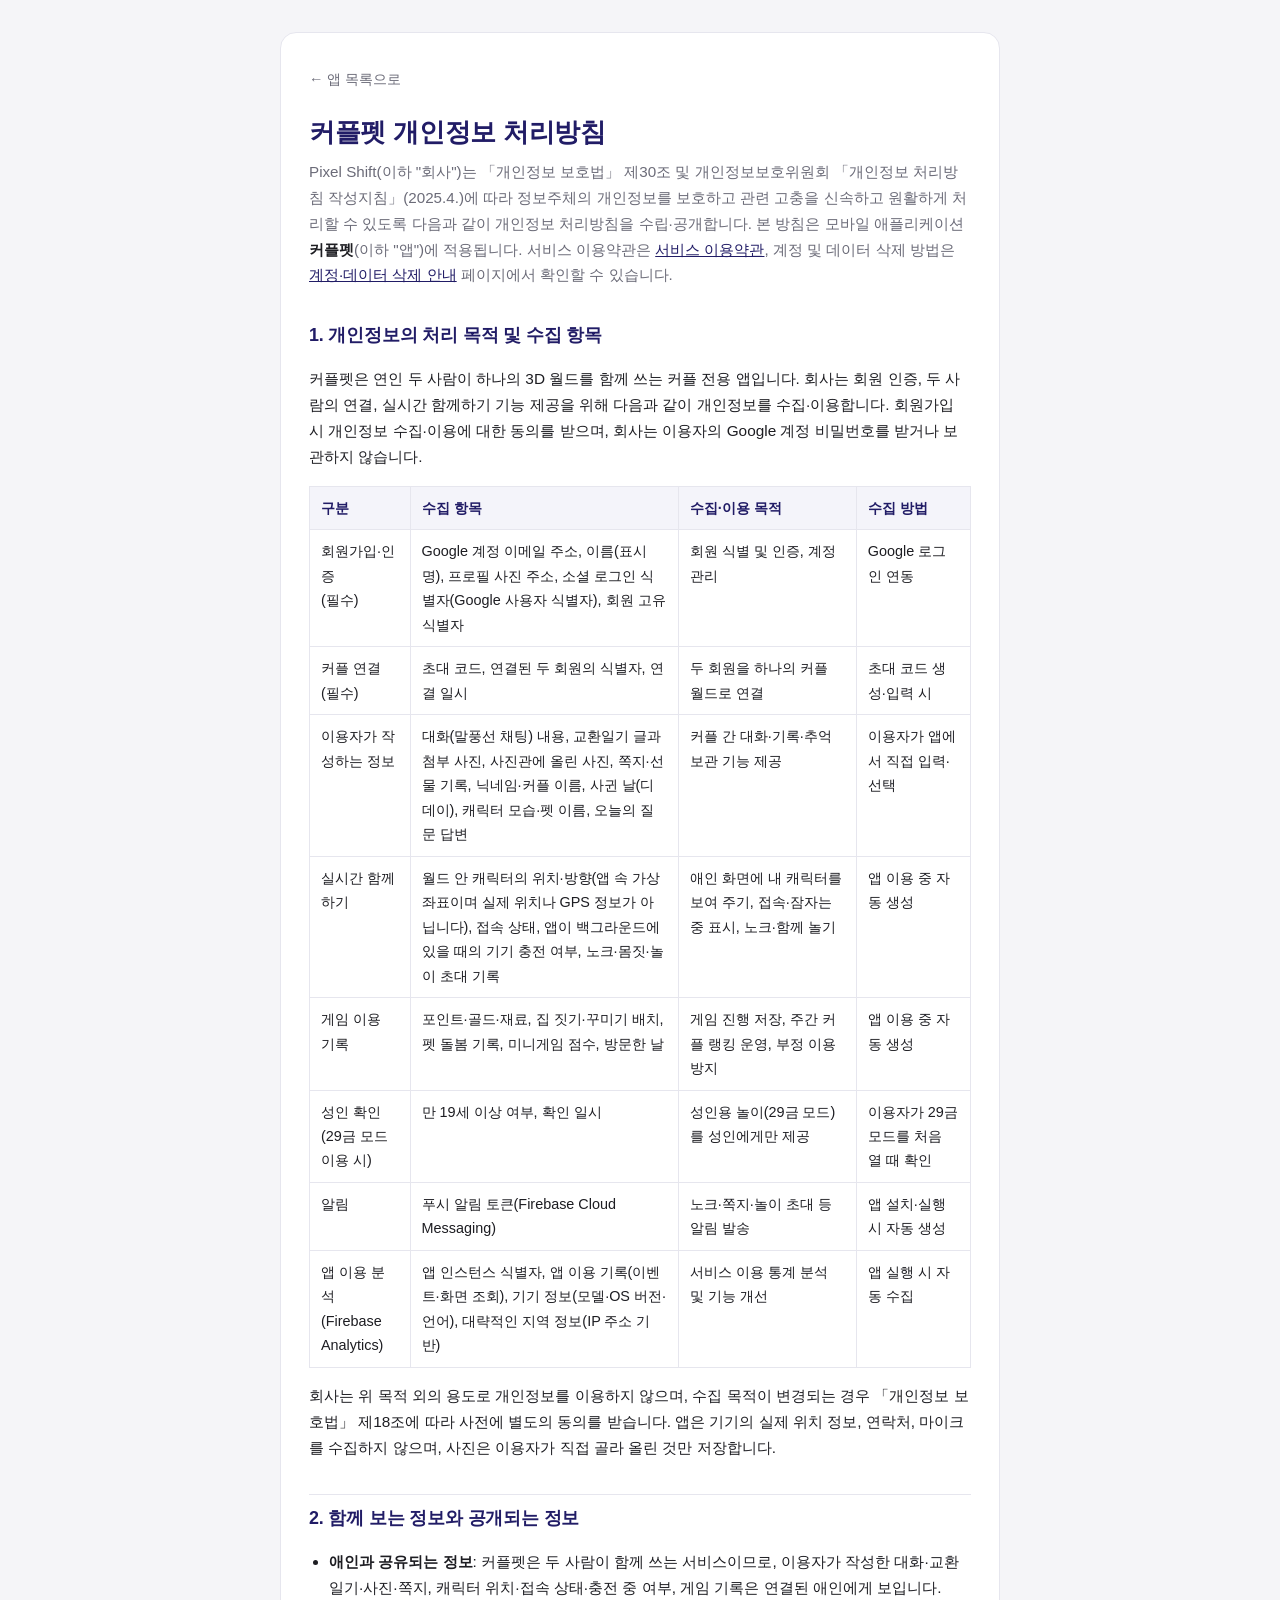
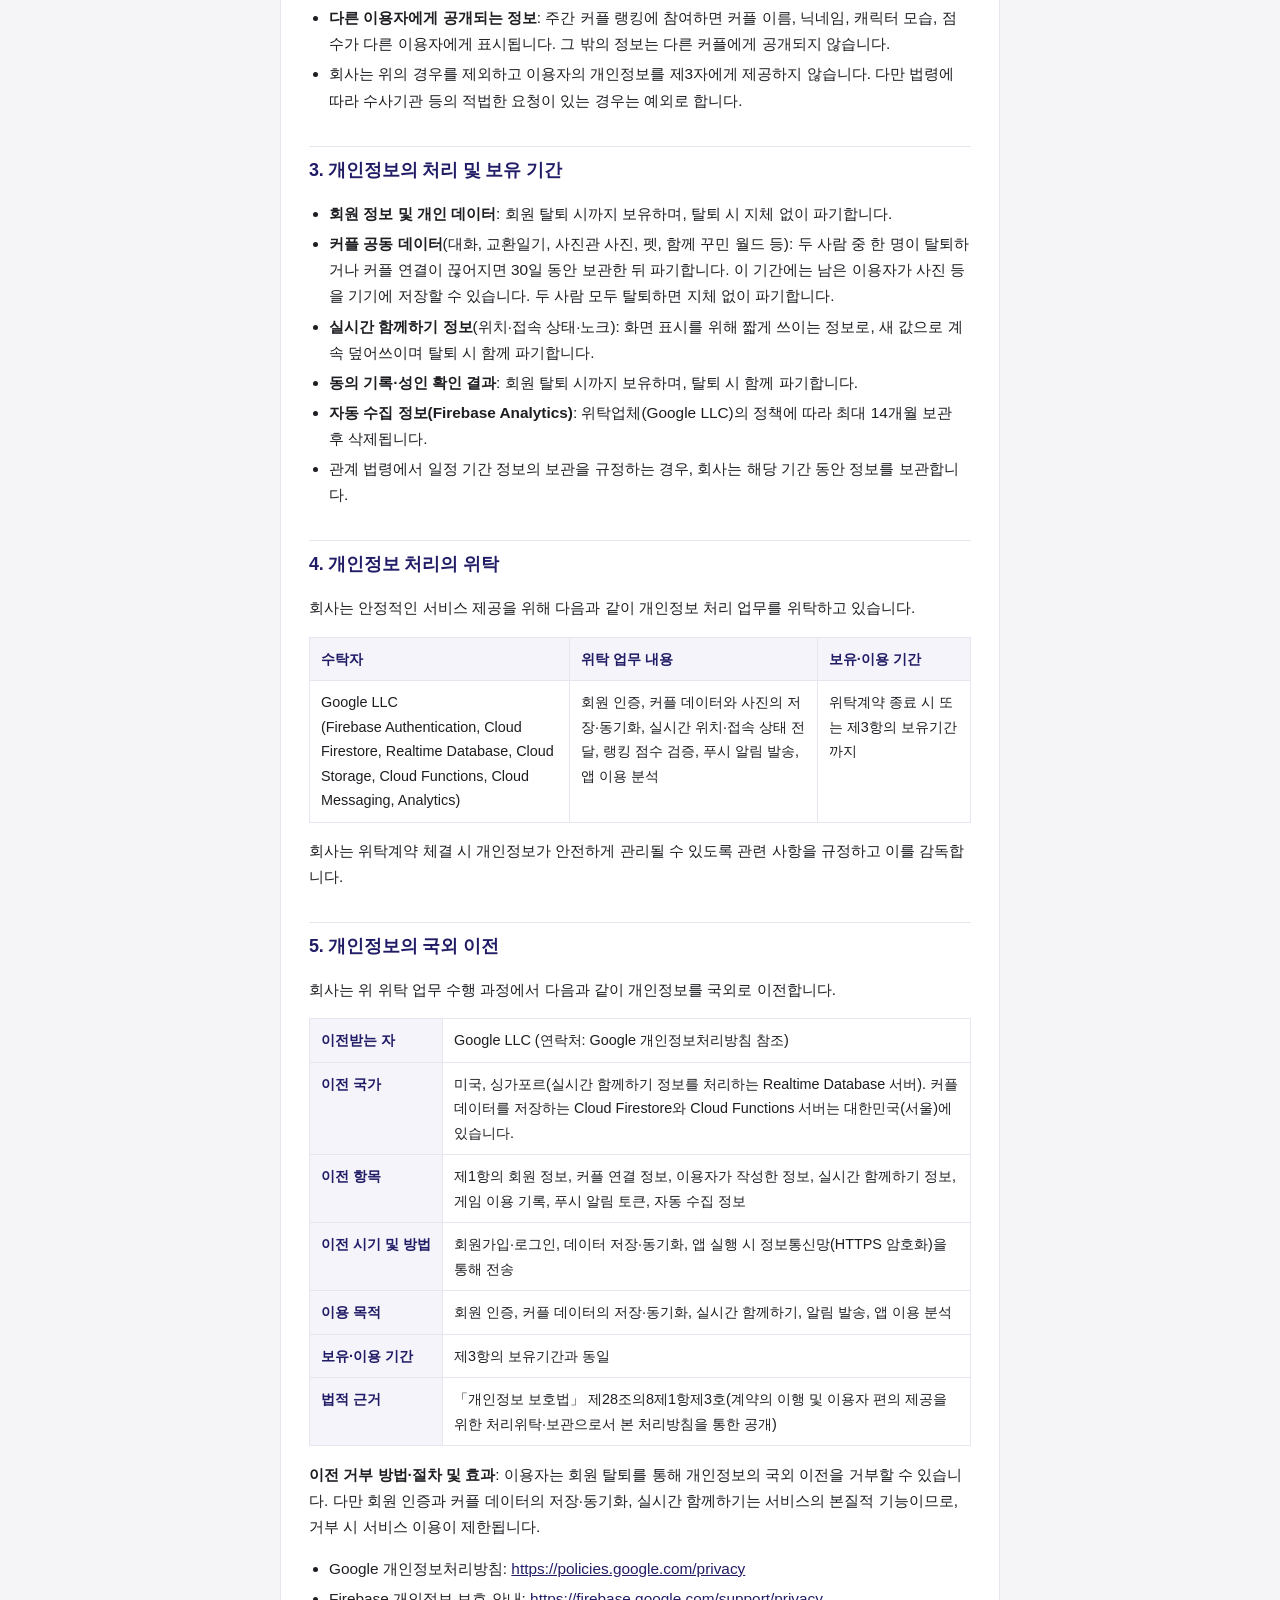
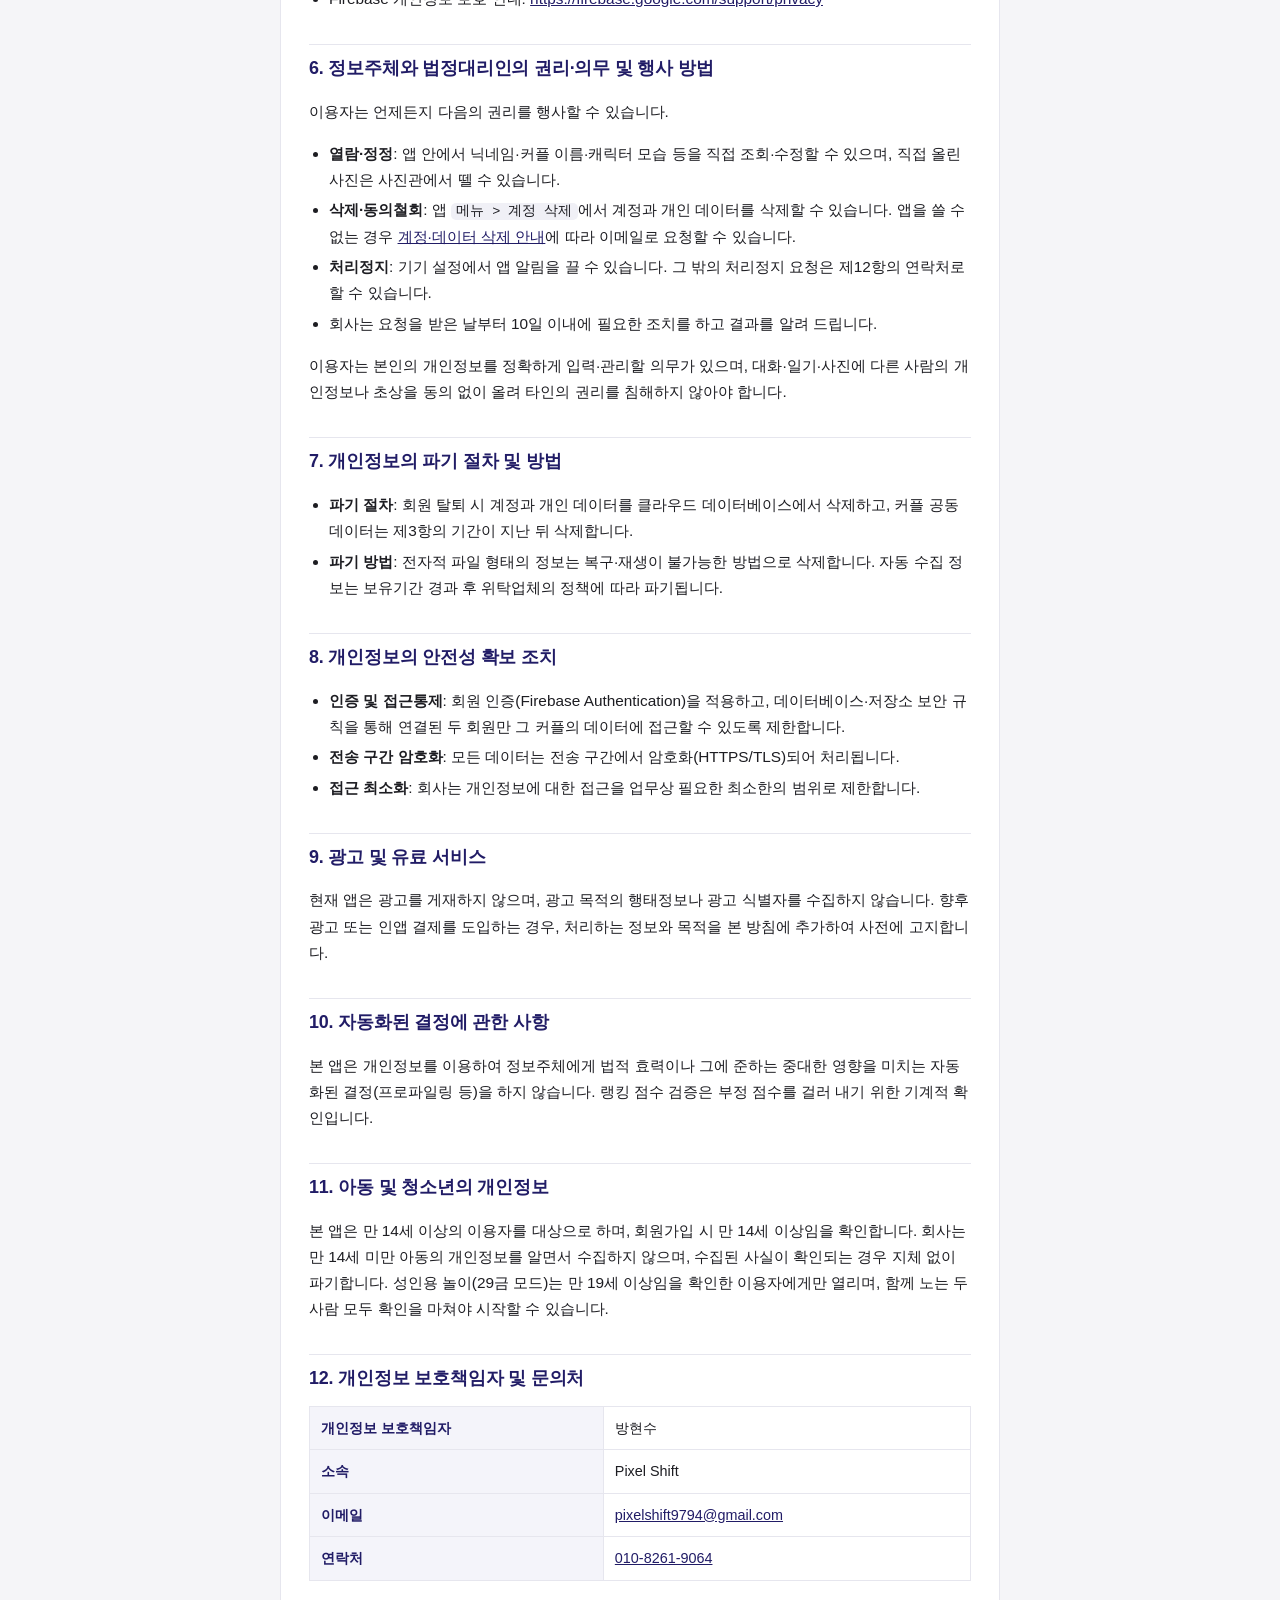
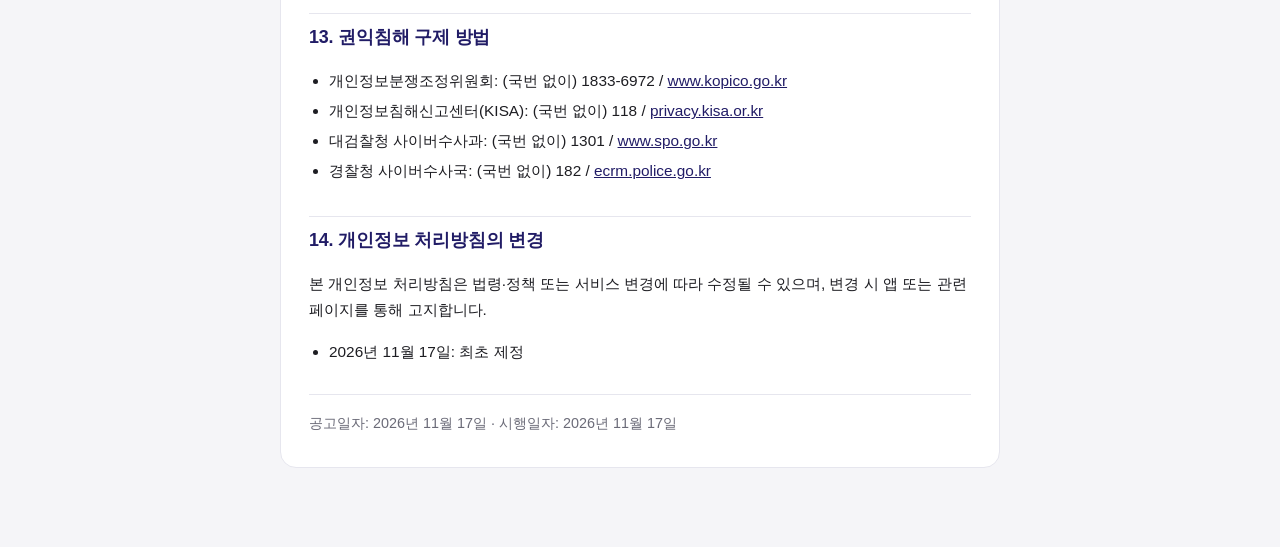
==== couplepet/index.html @ 1c7c146d "커플펫 개인정보 처리방침 · 이용약관 · 계정 삭제 안내 추가 Co-Authored-By: Claude Opus 5.5 <noreply@anthropic.com>" ====
<!DOCTYPE html>
<html lang="ko">
<head>
<meta charset="utf-8">
<meta name="viewport" content="width=device-width, initial-scale=1">
<title>커플펫 개인정보 처리방침</title>
<meta name="robots" content="index, follow">
<link rel="stylesheet" href="../assets/style.css">
</head>
<body>
<div class="wrap">
<div class="card">

<a class="back" href="../">← 앱 목록으로</a>

<h1>커플펫 개인정보 처리방침</h1>
<p class="lead">Pixel Shift(이하 "회사")는 「개인정보 보호법」 제30조 및 개인정보보호위원회 「개인정보 처리방침 작성지침」(2025.4.)에 따라 정보주체의 개인정보를 보호하고 관련 고충을 신속하고 원활하게 처리할 수 있도록 다음과 같이 개인정보 처리방침을 수립·공개합니다. 본 방침은 모바일 애플리케이션 <strong>커플펫</strong>(이하 "앱")에 적용됩니다. 서비스 이용약관은 <a href="terms/">서비스 이용약관</a>, 계정 및 데이터 삭제 방법은 <a href="delete-account/">계정·데이터 삭제 안내</a> 페이지에서 확인할 수 있습니다.</p>

<h2>1. 개인정보의 처리 목적 및 수집 항목</h2>
<p>커플펫은 연인 두 사람이 하나의 3D 월드를 함께 쓰는 커플 전용 앱입니다. 회사는 회원 인증, 두 사람의 연결, 실시간 함께하기 기능 제공을 위해 다음과 같이 개인정보를 수집·이용합니다. 회원가입 시 개인정보 수집·이용에 대한 동의를 받으며, 회사는 이용자의 Google 계정 비밀번호를 받거나 보관하지 않습니다.</p>
<table>
  <thead><tr><th>구분</th><th>수집 항목</th><th>수집·이용 목적</th><th>수집 방법</th></tr></thead>
  <tbody>
    <tr><td>회원가입·인증<br>(필수)</td><td>Google 계정 이메일 주소, 이름(표시명), 프로필 사진 주소, 소셜 로그인 식별자(Google 사용자 식별자), 회원 고유 식별자</td><td>회원 식별 및 인증, 계정 관리</td><td>Google 로그인 연동</td></tr>
    <tr><td>커플 연결<br>(필수)</td><td>초대 코드, 연결된 두 회원의 식별자, 연결 일시</td><td>두 회원을 하나의 커플 월드로 연결</td><td>초대 코드 생성·입력 시</td></tr>
    <tr><td>이용자가 작성하는 정보</td><td>대화(말풍선 채팅) 내용, 교환일기 글과 첨부 사진, 사진관에 올린 사진, 쪽지·선물 기록, 닉네임·커플 이름, 사귄 날(디데이), 캐릭터 모습·펫 이름, 오늘의 질문 답변</td><td>커플 간 대화·기록·추억 보관 기능 제공</td><td>이용자가 앱에서 직접 입력·선택</td></tr>
    <tr><td>실시간 함께하기</td><td>월드 안 캐릭터의 위치·방향(앱 속 가상 좌표이며 실제 위치나 GPS 정보가 아닙니다), 접속 상태, 앱이 백그라운드에 있을 때의 기기 충전 여부, 노크·몸짓·놀이 초대 기록</td><td>애인 화면에 내 캐릭터를 보여 주기, 접속·잠자는 중 표시, 노크·함께 놀기</td><td>앱 이용 중 자동 생성</td></tr>
    <tr><td>게임 이용 기록</td><td>포인트·골드·재료, 집 짓기·꾸미기 배치, 펫 돌봄 기록, 미니게임 점수, 방문한 날</td><td>게임 진행 저장, 주간 커플 랭킹 운영, 부정 이용 방지</td><td>앱 이용 중 자동 생성</td></tr>
    <tr><td>성인 확인<br>(29금 모드 이용 시)</td><td>만 19세 이상 여부, 확인 일시</td><td>성인용 놀이(29금 모드)를 성인에게만 제공</td><td>이용자가 29금 모드를 처음 열 때 확인</td></tr>
    <tr><td>알림</td><td>푸시 알림 토큰(Firebase Cloud Messaging)</td><td>노크·쪽지·놀이 초대 등 알림 발송</td><td>앱 설치·실행 시 자동 생성</td></tr>
    <tr><td>앱 이용 분석<br>(Firebase Analytics)</td><td>앱 인스턴스 식별자, 앱 이용 기록(이벤트·화면 조회), 기기 정보(모델·OS 버전·언어), 대략적인 지역 정보(IP 주소 기반)</td><td>서비스 이용 통계 분석 및 기능 개선</td><td>앱 실행 시 자동 수집</td></tr>
  </tbody>
</table>
<p>회사는 위 목적 외의 용도로 개인정보를 이용하지 않으며, 수집 목적이 변경되는 경우 「개인정보 보호법」 제18조에 따라 사전에 별도의 동의를 받습니다. 앱은 기기의 실제 위치 정보, 연락처, 마이크를 수집하지 않으며, 사진은 이용자가 직접 골라 올린 것만 저장합니다.</p>

<h2>2. 함께 보는 정보와 공개되는 정보</h2>
<ul>
  <li><strong>애인과 공유되는 정보</strong>: 커플펫은 두 사람이 함께 쓰는 서비스이므로, 이용자가 작성한 대화·교환일기·사진·쪽지, 캐릭터 위치·접속 상태·충전 중 여부, 게임 기록은 연결된 애인에게 보입니다.</li>
  <li><strong>다른 이용자에게 공개되는 정보</strong>: 주간 커플 랭킹에 참여하면 커플 이름, 닉네임, 캐릭터 모습, 점수가 다른 이용자에게 표시됩니다. 그 밖의 정보는 다른 커플에게 공개되지 않습니다.</li>
  <li>회사는 위의 경우를 제외하고 이용자의 개인정보를 제3자에게 제공하지 않습니다. 다만 법령에 따라 수사기관 등의 적법한 요청이 있는 경우는 예외로 합니다.</li>
</ul>

<h2>3. 개인정보의 처리 및 보유 기간</h2>
<ul>
  <li><strong>회원 정보 및 개인 데이터</strong>: 회원 탈퇴 시까지 보유하며, 탈퇴 시 지체 없이 파기합니다.</li>
  <li><strong>커플 공동 데이터</strong>(대화, 교환일기, 사진관 사진, 펫, 함께 꾸민 월드 등): 두 사람 중 한 명이 탈퇴하거나 커플 연결이 끊어지면 30일 동안 보관한 뒤 파기합니다. 이 기간에는 남은 이용자가 사진 등을 기기에 저장할 수 있습니다. 두 사람 모두 탈퇴하면 지체 없이 파기합니다.</li>
  <li><strong>실시간 함께하기 정보</strong>(위치·접속 상태·노크): 화면 표시를 위해 짧게 쓰이는 정보로, 새 값으로 계속 덮어쓰이며 탈퇴 시 함께 파기합니다.</li>
  <li><strong>동의 기록·성인 확인 결과</strong>: 회원 탈퇴 시까지 보유하며, 탈퇴 시 함께 파기합니다.</li>
  <li><strong>자동 수집 정보(Firebase Analytics)</strong>: 위탁업체(Google LLC)의 정책에 따라 최대 14개월 보관 후 삭제됩니다.</li>
  <li>관계 법령에서 일정 기간 정보의 보관을 규정하는 경우, 회사는 해당 기간 동안 정보를 보관합니다.</li>
</ul>

<h2>4. 개인정보 처리의 위탁</h2>
<p>회사는 안정적인 서비스 제공을 위해 다음과 같이 개인정보 처리 업무를 위탁하고 있습니다.</p>
<table>
  <thead><tr><th>수탁자</th><th>위탁 업무 내용</th><th>보유·이용 기간</th></tr></thead>
  <tbody><tr><td>Google LLC<br>(Firebase Authentication, Cloud Firestore, Realtime Database, Cloud Storage, Cloud Functions, Cloud Messaging, Analytics)</td><td>회원 인증, 커플 데이터와 사진의 저장·동기화, 실시간 위치·접속 상태 전달, 랭킹 점수 검증, 푸시 알림 발송, 앱 이용 분석</td><td>위탁계약 종료 시 또는 제3항의 보유기간까지</td></tr></tbody>
</table>
<p>회사는 위탁계약 체결 시 개인정보가 안전하게 관리될 수 있도록 관련 사항을 규정하고 이를 감독합니다.</p>

<h2>5. 개인정보의 국외 이전</h2>
<p>회사는 위 위탁 업무 수행 과정에서 다음과 같이 개인정보를 국외로 이전합니다.</p>
<table>
  <tbody>
    <tr><th>이전받는 자</th><td>Google LLC (연락처: Google 개인정보처리방침 참조)</td></tr>
    <tr><th>이전 국가</th><td>미국, 싱가포르(실시간 함께하기 정보를 처리하는 Realtime Database 서버). 커플 데이터를 저장하는 Cloud Firestore와 Cloud Functions 서버는 대한민국(서울)에 있습니다.</td></tr>
    <tr><th>이전 항목</th><td>제1항의 회원 정보, 커플 연결 정보, 이용자가 작성한 정보, 실시간 함께하기 정보, 게임 이용 기록, 푸시 알림 토큰, 자동 수집 정보</td></tr>
    <tr><th>이전 시기 및 방법</th><td>회원가입·로그인, 데이터 저장·동기화, 앱 실행 시 정보통신망(HTTPS 암호화)을 통해 전송</td></tr>
    <tr><th>이용 목적</th><td>회원 인증, 커플 데이터의 저장·동기화, 실시간 함께하기, 알림 발송, 앱 이용 분석</td></tr>
    <tr><th>보유·이용 기간</th><td>제3항의 보유기간과 동일</td></tr>
    <tr><th>법적 근거</th><td>「개인정보 보호법」 제28조의8제1항제3호(계약의 이행 및 이용자 편의 제공을 위한 처리위탁·보관으로서 본 처리방침을 통한 공개)</td></tr>
  </tbody>
</table>
<p><strong>이전 거부 방법·절차 및 효과</strong>: 이용자는 회원 탈퇴를 통해 개인정보의 국외 이전을 거부할 수 있습니다. 다만 회원 인증과 커플 데이터의 저장·동기화, 실시간 함께하기는 서비스의 본질적 기능이므로, 거부 시 서비스 이용이 제한됩니다.</p>
<ul>
  <li>Google 개인정보처리방침: <a href="https://policies.google.com/privacy">https://policies.google.com/privacy</a></li>
  <li>Firebase 개인정보 보호 안내: <a href="https://firebase.google.com/support/privacy">https://firebase.google.com/support/privacy</a></li>
</ul>

<h2>6. 정보주체와 법정대리인의 권리·의무 및 행사 방법</h2>
<p>이용자는 언제든지 다음의 권리를 행사할 수 있습니다.</p>
<ul>
  <li><strong>열람·정정</strong>: 앱 안에서 닉네임·커플 이름·캐릭터 모습 등을 직접 조회·수정할 수 있으며, 직접 올린 사진은 사진관에서 뗄 수 있습니다.</li>
  <li><strong>삭제·동의철회</strong>: 앱 <code>메뉴 &gt; 계정 삭제</code>에서 계정과 개인 데이터를 삭제할 수 있습니다. 앱을 쓸 수 없는 경우 <a href="delete-account/">계정·데이터 삭제 안내</a>에 따라 이메일로 요청할 수 있습니다.</li>
  <li><strong>처리정지</strong>: 기기 설정에서 앱 알림을 끌 수 있습니다. 그 밖의 처리정지 요청은 제12항의 연락처로 할 수 있습니다.</li>
  <li>회사는 요청을 받은 날부터 10일 이내에 필요한 조치를 하고 결과를 알려 드립니다.</li>
</ul>
<p>이용자는 본인의 개인정보를 정확하게 입력·관리할 의무가 있으며, 대화·일기·사진에 다른 사람의 개인정보나 초상을 동의 없이 올려 타인의 권리를 침해하지 않아야 합니다.</p>

<h2>7. 개인정보의 파기 절차 및 방법</h2>
<ul>
  <li><strong>파기 절차</strong>: 회원 탈퇴 시 계정과 개인 데이터를 클라우드 데이터베이스에서 삭제하고, 커플 공동 데이터는 제3항의 기간이 지난 뒤 삭제합니다.</li>
  <li><strong>파기 방법</strong>: 전자적 파일 형태의 정보는 복구·재생이 불가능한 방법으로 삭제합니다. 자동 수집 정보는 보유기간 경과 후 위탁업체의 정책에 따라 파기됩니다.</li>
</ul>

<h2>8. 개인정보의 안전성 확보 조치</h2>
<ul>
  <li><strong>인증 및 접근통제</strong>: 회원 인증(Firebase Authentication)을 적용하고, 데이터베이스·저장소 보안 규칙을 통해 연결된 두 회원만 그 커플의 데이터에 접근할 수 있도록 제한합니다.</li>
  <li><strong>전송 구간 암호화</strong>: 모든 데이터는 전송 구간에서 암호화(HTTPS/TLS)되어 처리됩니다.</li>
  <li><strong>접근 최소화</strong>: 회사는 개인정보에 대한 접근을 업무상 필요한 최소한의 범위로 제한합니다.</li>
</ul>

<h2>9. 광고 및 유료 서비스</h2>
<p>현재 앱은 광고를 게재하지 않으며, 광고 목적의 행태정보나 광고 식별자를 수집하지 않습니다. 향후 광고 또는 인앱 결제를 도입하는 경우, 처리하는 정보와 목적을 본 방침에 추가하여 사전에 고지합니다.</p>

<h2>10. 자동화된 결정에 관한 사항</h2>
<p>본 앱은 개인정보를 이용하여 정보주체에게 법적 효력이나 그에 준하는 중대한 영향을 미치는 자동화된 결정(프로파일링 등)을 하지 않습니다. 랭킹 점수 검증은 부정 점수를 걸러 내기 위한 기계적 확인입니다.</p>

<h2>11. 아동 및 청소년의 개인정보</h2>
<p>본 앱은 만 14세 이상의 이용자를 대상으로 하며, 회원가입 시 만 14세 이상임을 확인합니다. 회사는 만 14세 미만 아동의 개인정보를 알면서 수집하지 않으며, 수집된 사실이 확인되는 경우 지체 없이 파기합니다. 성인용 놀이(29금 모드)는 만 19세 이상임을 확인한 이용자에게만 열리며, 함께 노는 두 사람 모두 확인을 마쳐야 시작할 수 있습니다.</p>

<h2>12. 개인정보 보호책임자 및 문의처</h2>
<table>
  <tbody>
    <tr><th>개인정보 보호책임자</th><td>방현수</td></tr>
    <tr><th>소속</th><td>Pixel Shift</td></tr>
    <tr><th>이메일</th><td><a href="mailto:pixelshift9794@gmail.com">pixelshift9794@gmail.com</a></td></tr>
    <tr><th>연락처</th><td><a href="tel:+821082619064">010-8261-9064</a></td></tr>
  </tbody>
</table>

<h2>13. 권익침해 구제 방법</h2>
<ul>
  <li>개인정보분쟁조정위원회: (국번 없이) 1833-6972 / <a href="https://www.kopico.go.kr">www.kopico.go.kr</a></li>
  <li>개인정보침해신고센터(KISA): (국번 없이) 118 / <a href="https://privacy.kisa.or.kr">privacy.kisa.or.kr</a></li>
  <li>대검찰청 사이버수사과: (국번 없이) 1301 / <a href="https://www.spo.go.kr">www.spo.go.kr</a></li>
  <li>경찰청 사이버수사국: (국번 없이) 182 / <a href="https://ecrm.police.go.kr">ecrm.police.go.kr</a></li>
</ul>

<h2>14. 개인정보 처리방침의 변경</h2>
<p>본 개인정보 처리방침은 법령·정책 또는 서비스 변경에 따라 수정될 수 있으며, 변경 시 앱 또는 관련 페이지를 통해 고지합니다.</p>
<ul>
  <li>2026년 11월 17일: 최초 제정</li>
</ul>

<div class="meta">
  공고일자: 2026년 11월 17일 · 시행일자: 2026년 11월 17일
</div>

</div>
</div>
</body>
</html>
---- assets/style.css ----
:root {
  --primary: #211C66;
  --ink: #1d1d22;
  --muted: #6b6b78;
  --line: #e6e6ee;
  --bg: #ffffff;
}
* { box-sizing: border-box; }
body {
  margin: 0; background: #f5f5f8; color: var(--ink);
  font-family: -apple-system, BlinkMacSystemFont, "Apple SD Gothic Neo", "Pretendard",
    "Malgun Gothic", "Segoe UI", Roboto, sans-serif;
  line-height: 1.7; -webkit-text-size-adjust: 100%;
}
.wrap { max-width: 760px; margin: 0 auto; padding: 32px 20px 80px; }
.card { background: var(--bg); border: 1px solid var(--line); border-radius: 16px; padding: 32px 28px; }
h1 { font-size: 1.6rem; color: var(--primary); margin: 0 0 4px; letter-spacing: -0.01em; }
.lead { color: var(--muted); font-size: 0.95rem; margin: 0 0 28px; }
h2 { font-size: 1.12rem; color: var(--primary); margin: 32px 0 10px; padding-top: 8px; border-top: 1px solid var(--line); letter-spacing: -0.01em; }
h2:first-of-type { border-top: 0; padding-top: 0; }
p, li { font-size: 0.96rem; }
ul { padding-left: 20px; }
li { margin: 4px 0; }
table { width: 100%; border-collapse: collapse; margin: 12px 0; font-size: 0.9rem; }
th, td { border: 1px solid var(--line); padding: 9px 11px; text-align: left; vertical-align: top; }
th { background: #f4f4fa; color: var(--primary); white-space: nowrap; }
a { color: var(--primary); word-break: break-all; }
strong { color: var(--ink); }
.meta { margin-top: 28px; padding-top: 16px; border-top: 1px solid var(--line); color: var(--muted); font-size: 0.9rem; }
code { background: #f0f0f6; padding: 1px 5px; border-radius: 5px; font-size: 0.88em; }

/* ── 목록(메뉴) 페이지 및 페이지 간 이동용 추가 스타일 ── */
.back {
  display: inline-block; margin-bottom: 20px; font-size: 0.9rem;
  color: var(--muted); text-decoration: none; word-break: keep-all;
}
.back:hover { color: var(--primary); }

.app-list { list-style: none; padding: 0; margin: 8px 0 0; }
.app-list li { margin: 10px 0; }
.app-item {
  display: flex; align-items: center; justify-content: space-between; gap: 12px;
  padding: 16px 18px; border: 1px solid var(--line); border-radius: 12px;
  text-decoration: none; color: var(--ink); transition: border-color .15s, background .15s, transform .05s;
}
.app-item:hover { border-color: var(--primary); background: #fafaff; }
.app-item:active { transform: scale(0.997); }
.app-item .name { font-weight: 600; color: var(--primary); font-size: 1.02rem; }
.app-item .desc { color: var(--muted); font-size: 0.86rem; margin-top: 2px; word-break: keep-all; }
.app-item .arrow { color: var(--muted); font-size: 1.1rem; flex: 0 0 auto; }
.app-item:hover .arrow { color: var(--primary); }

/* ── 회사 소개 홈(랜딩) 전용 스타일 ── */
/* 아래 클래스들은 index.html(회사 소개 홈)에서만 사용하며, 정책 페이지에는 영향을 주지 않습니다. */
.hero + .card, .card + .card { margin-top: 20px; }

.hero { text-align: center; padding: 44px 24px 36px; }
.brand-mark {
  width: 64px; height: 64px; margin: 0 auto 18px; padding: 15px;
  border-radius: 18px;
  background: linear-gradient(135deg, #2b2585, #6b5fd6);
  display: grid; grid-template-columns: repeat(2, 1fr); gap: 6px;
  box-shadow: 0 14px 30px rgba(33, 28, 102, .30);
}
.brand-mark span { display: block; background: rgba(255, 255, 255, .95); border-radius: 3px; }
.brand-mark span:nth-child(2) { transform: translate(3px, -3px); background: rgba(255, 255, 255, .55); }
.brand-mark span:nth-child(3) { background: rgba(255, 255, 255, .78); }
.hero h1 { font-size: 2.2rem; margin: 0 0 10px; letter-spacing: -0.02em; }
.hero .tagline { color: var(--ink); font-size: 1.08rem; font-weight: 600; margin: 0; word-break: keep-all; }
.hero .sub { color: var(--muted); font-size: 0.95rem; margin: 10px auto 0; max-width: 460px; word-break: keep-all; }

.about { font-size: 1rem; color: var(--ink); margin: 0; word-break: keep-all; }
.features { display: grid; grid-template-columns: repeat(3, 1fr); gap: 14px; margin-top: 24px; }
.feature { border: 1px solid var(--line); border-radius: 12px; padding: 18px 16px; background: #fafaff; }
.feature .ico { font-size: 1.5rem; line-height: 1; }
.feature h3 { margin: 10px 0 4px; font-size: 1rem; color: var(--primary); letter-spacing: -0.01em; }
.feature p { margin: 0; font-size: 0.88rem; color: var(--muted); word-break: keep-all; }

.apps-head h2 { margin: 0 0 4px; border-top: 0; padding-top: 0; }
.apps-head p { margin: 0 0 6px; color: var(--muted); font-size: 0.9rem; word-break: keep-all; }

.site-foot { text-align: center; color: var(--muted); font-size: 0.9rem; padding: 26px 8px 8px; word-break: keep-all; }
.site-foot a { color: var(--primary); }

@media (max-width: 560px) {
  .features { grid-template-columns: 1fr; }
  .hero { padding: 36px 16px 28px; }
  .hero h1 { font-size: 1.9rem; }
}
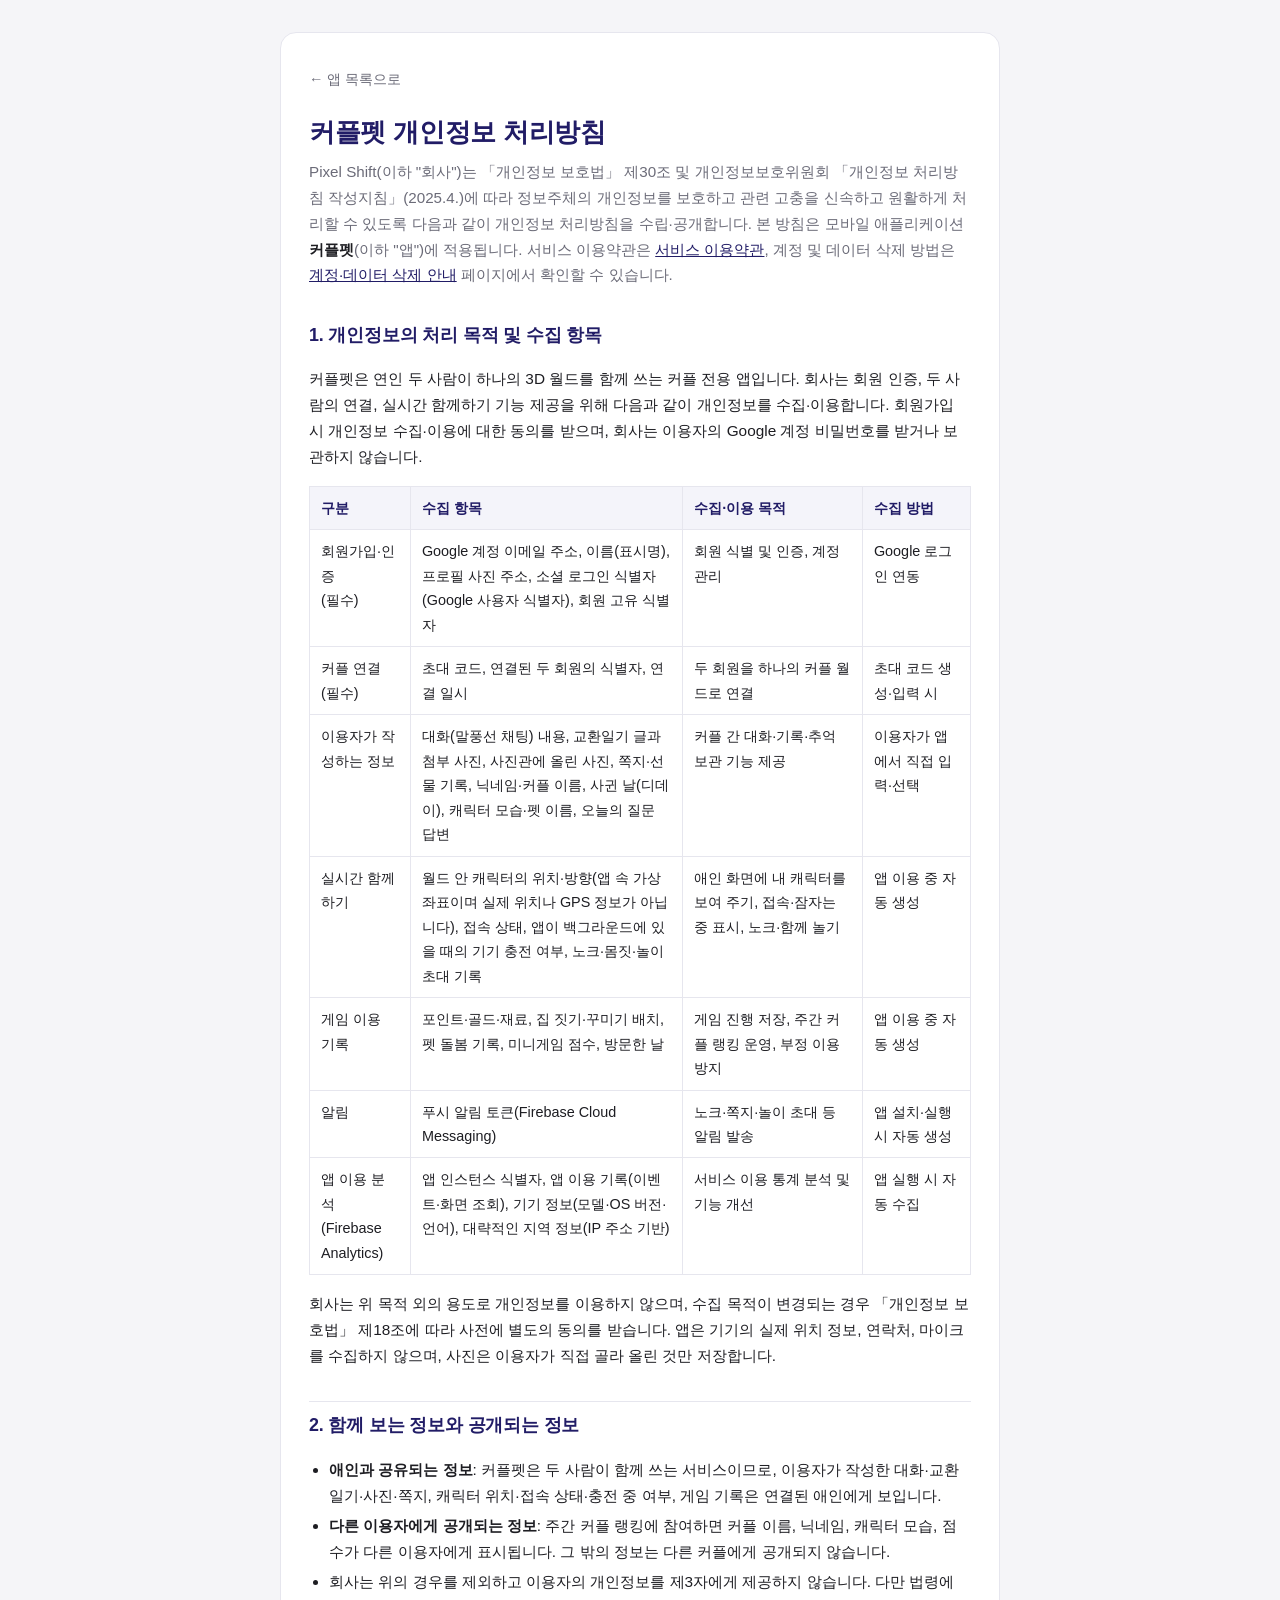
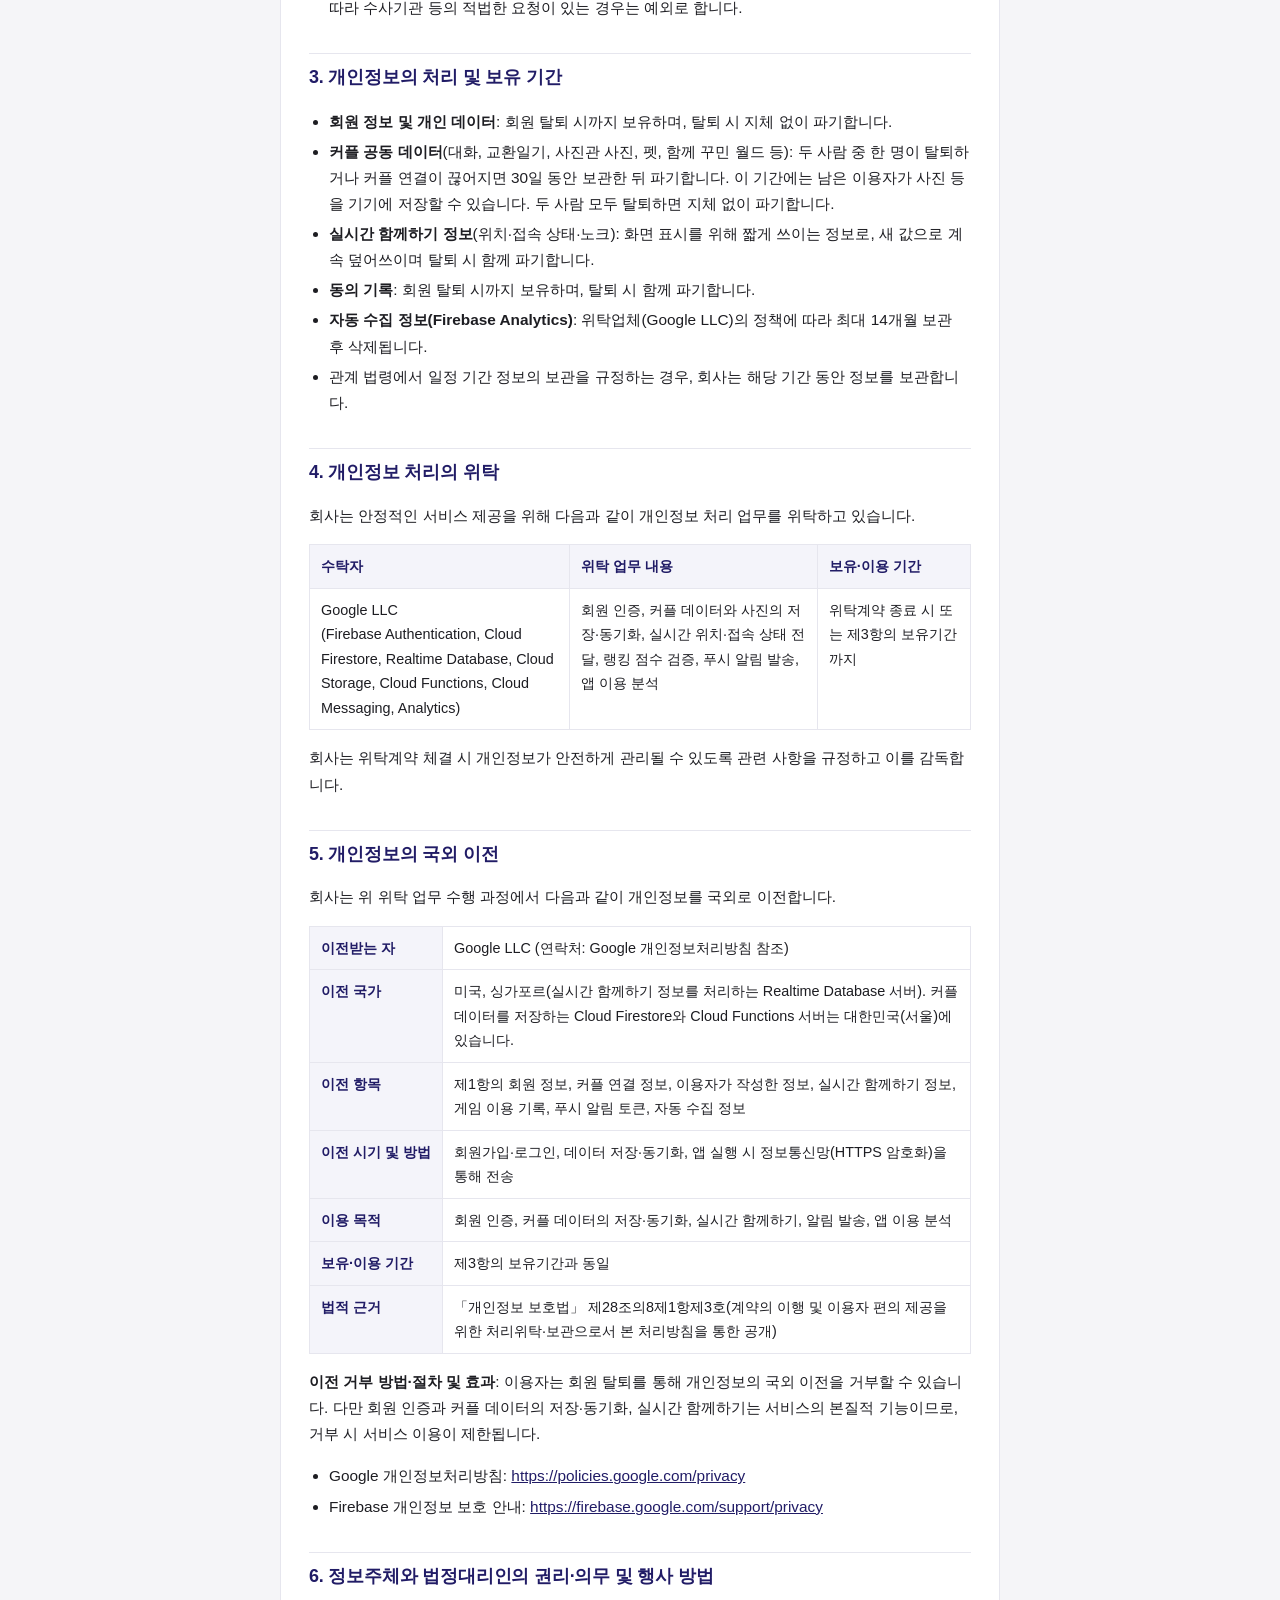
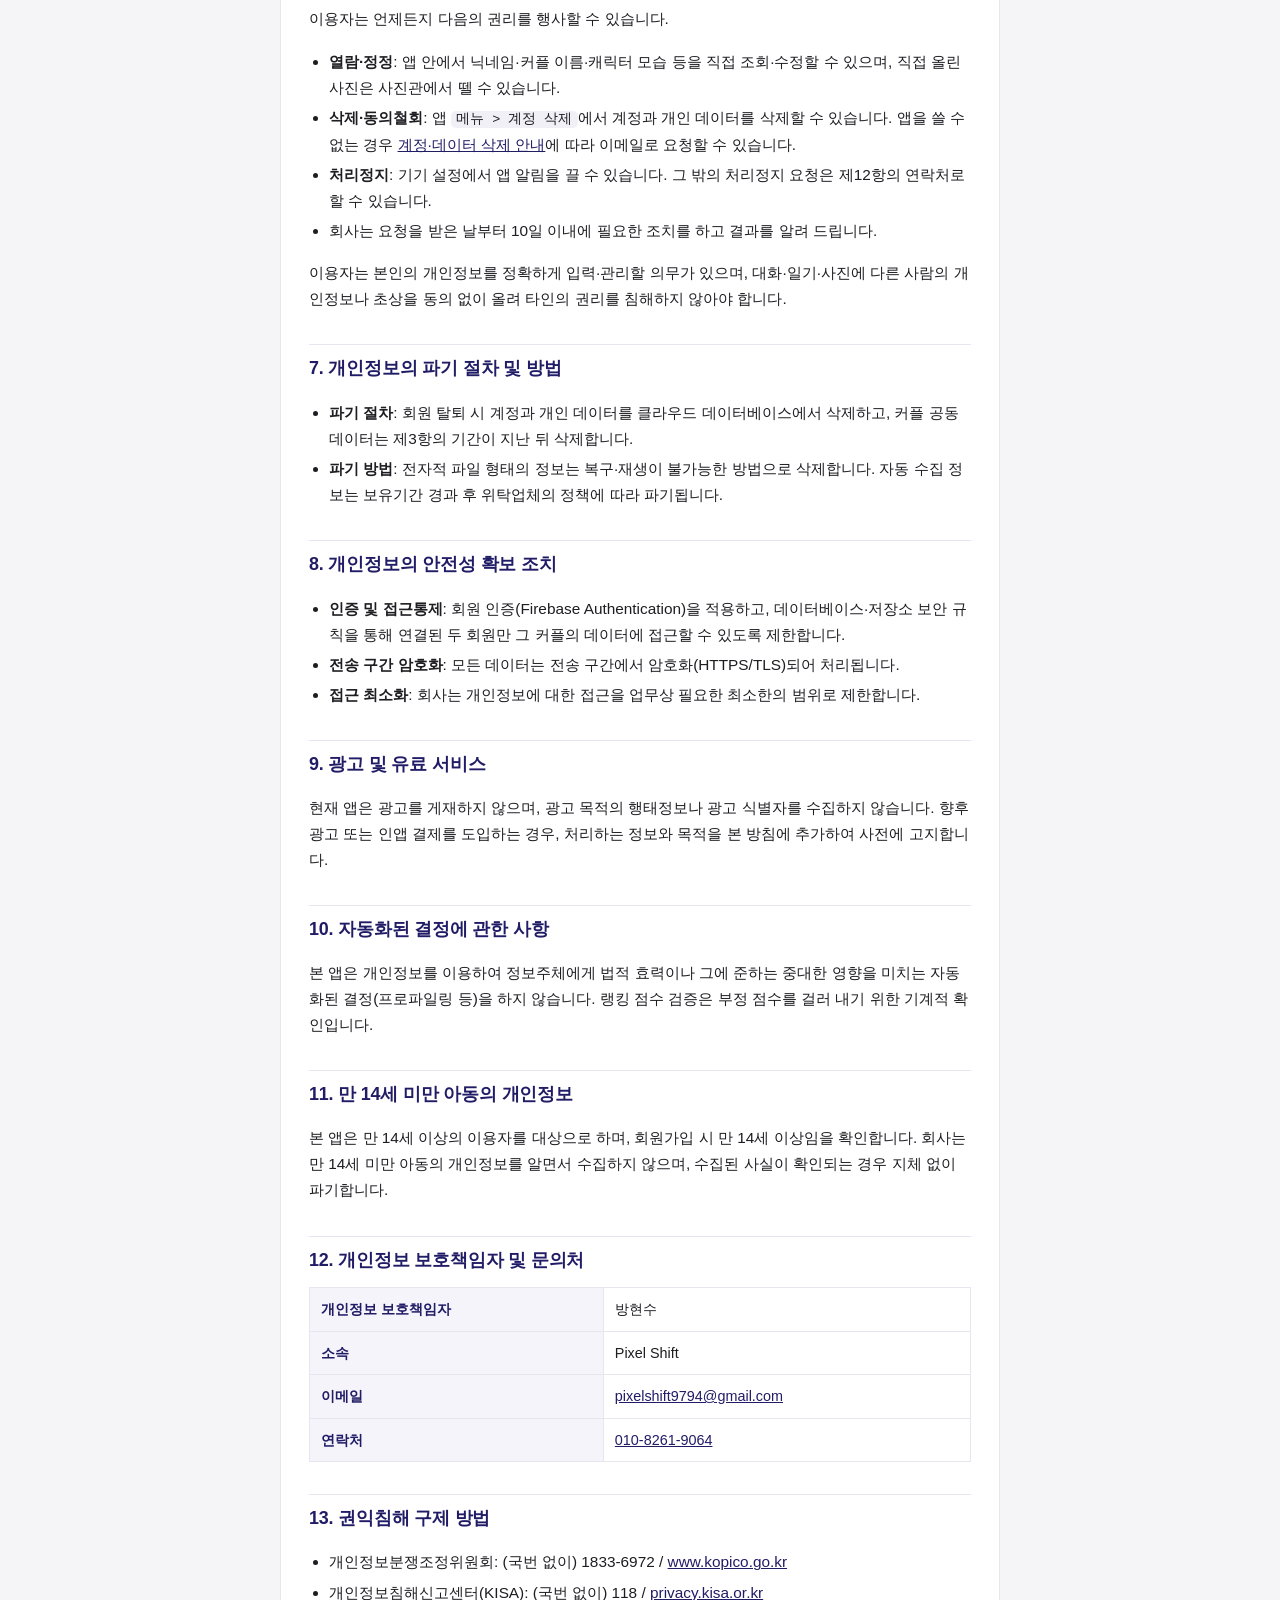
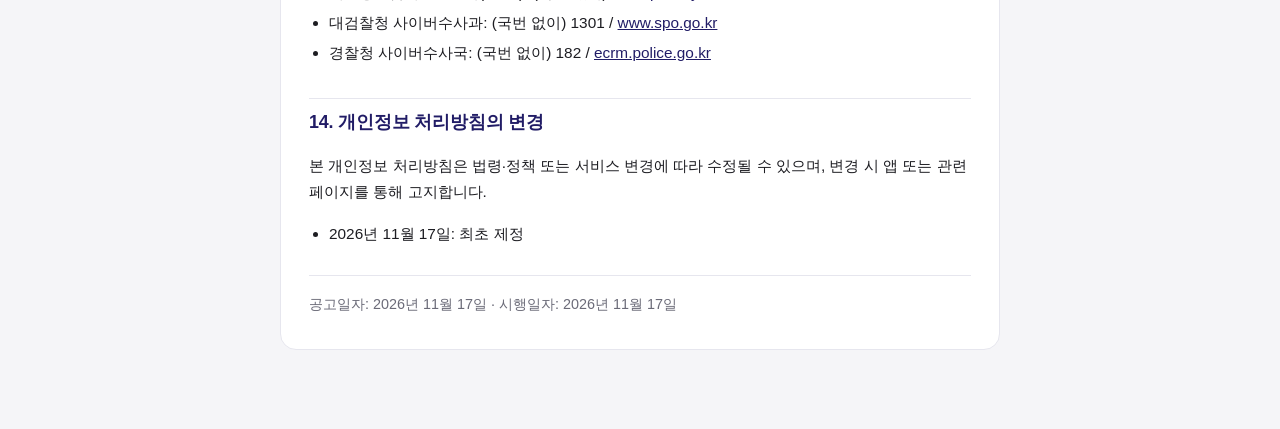
==== commit 0f0a2b63: "커플펫: 29금 놀이를 빼며 성인 확인 · 성인용 놀이 조항 삭제 Co-Authored-By: Claude Opus 5.5 <noreply@anthropic.com>" ====
--- a/couplepet/index.html
+++ b/couplepet/index.html
@@ -26,7 +26,6 @@
     <tr><td>이용자가 작성하는 정보</td><td>대화(말풍선 채팅) 내용, 교환일기 글과 첨부 사진, 사진관에 올린 사진, 쪽지·선물 기록, 닉네임·커플 이름, 사귄 날(디데이), 캐릭터 모습·펫 이름, 오늘의 질문 답변</td><td>커플 간 대화·기록·추억 보관 기능 제공</td><td>이용자가 앱에서 직접 입력·선택</td></tr>
     <tr><td>실시간 함께하기</td><td>월드 안 캐릭터의 위치·방향(앱 속 가상 좌표이며 실제 위치나 GPS 정보가 아닙니다), 접속 상태, 앱이 백그라운드에 있을 때의 기기 충전 여부, 노크·몸짓·놀이 초대 기록</td><td>애인 화면에 내 캐릭터를 보여 주기, 접속·잠자는 중 표시, 노크·함께 놀기</td><td>앱 이용 중 자동 생성</td></tr>
     <tr><td>게임 이용 기록</td><td>포인트·골드·재료, 집 짓기·꾸미기 배치, 펫 돌봄 기록, 미니게임 점수, 방문한 날</td><td>게임 진행 저장, 주간 커플 랭킹 운영, 부정 이용 방지</td><td>앱 이용 중 자동 생성</td></tr>
-    <tr><td>성인 확인<br>(29금 모드 이용 시)</td><td>만 19세 이상 여부, 확인 일시</td><td>성인용 놀이(29금 모드)를 성인에게만 제공</td><td>이용자가 29금 모드를 처음 열 때 확인</td></tr>
     <tr><td>알림</td><td>푸시 알림 토큰(Firebase Cloud Messaging)</td><td>노크·쪽지·놀이 초대 등 알림 발송</td><td>앱 설치·실행 시 자동 생성</td></tr>
     <tr><td>앱 이용 분석<br>(Firebase Analytics)</td><td>앱 인스턴스 식별자, 앱 이용 기록(이벤트·화면 조회), 기기 정보(모델·OS 버전·언어), 대략적인 지역 정보(IP 주소 기반)</td><td>서비스 이용 통계 분석 및 기능 개선</td><td>앱 실행 시 자동 수집</td></tr>
   </tbody>
@@ -45,7 +44,7 @@
   <li><strong>회원 정보 및 개인 데이터</strong>: 회원 탈퇴 시까지 보유하며, 탈퇴 시 지체 없이 파기합니다.</li>
   <li><strong>커플 공동 데이터</strong>(대화, 교환일기, 사진관 사진, 펫, 함께 꾸민 월드 등): 두 사람 중 한 명이 탈퇴하거나 커플 연결이 끊어지면 30일 동안 보관한 뒤 파기합니다. 이 기간에는 남은 이용자가 사진 등을 기기에 저장할 수 있습니다. 두 사람 모두 탈퇴하면 지체 없이 파기합니다.</li>
   <li><strong>실시간 함께하기 정보</strong>(위치·접속 상태·노크): 화면 표시를 위해 짧게 쓰이는 정보로, 새 값으로 계속 덮어쓰이며 탈퇴 시 함께 파기합니다.</li>
-  <li><strong>동의 기록·성인 확인 결과</strong>: 회원 탈퇴 시까지 보유하며, 탈퇴 시 함께 파기합니다.</li>
+  <li><strong>동의 기록</strong>: 회원 탈퇴 시까지 보유하며, 탈퇴 시 함께 파기합니다.</li>
   <li><strong>자동 수집 정보(Firebase Analytics)</strong>: 위탁업체(Google LLC)의 정책에 따라 최대 14개월 보관 후 삭제됩니다.</li>
   <li>관계 법령에서 일정 기간 정보의 보관을 규정하는 경우, 회사는 해당 기간 동안 정보를 보관합니다.</li>
 </ul>
@@ -106,8 +105,8 @@
 <h2>10. 자동화된 결정에 관한 사항</h2>
 <p>본 앱은 개인정보를 이용하여 정보주체에게 법적 효력이나 그에 준하는 중대한 영향을 미치는 자동화된 결정(프로파일링 등)을 하지 않습니다. 랭킹 점수 검증은 부정 점수를 걸러 내기 위한 기계적 확인입니다.</p>
 
-<h2>11. 아동 및 청소년의 개인정보</h2>
-<p>본 앱은 만 14세 이상의 이용자를 대상으로 하며, 회원가입 시 만 14세 이상임을 확인합니다. 회사는 만 14세 미만 아동의 개인정보를 알면서 수집하지 않으며, 수집된 사실이 확인되는 경우 지체 없이 파기합니다. 성인용 놀이(29금 모드)는 만 19세 이상임을 확인한 이용자에게만 열리며, 함께 노는 두 사람 모두 확인을 마쳐야 시작할 수 있습니다.</p>
+<h2>11. 만 14세 미만 아동의 개인정보</h2>
+<p>본 앱은 만 14세 이상의 이용자를 대상으로 하며, 회원가입 시 만 14세 이상임을 확인합니다. 회사는 만 14세 미만 아동의 개인정보를 알면서 수집하지 않으며, 수집된 사실이 확인되는 경우 지체 없이 파기합니다.</p>
 
 <h2>12. 개인정보 보호책임자 및 문의처</h2>
 <table>
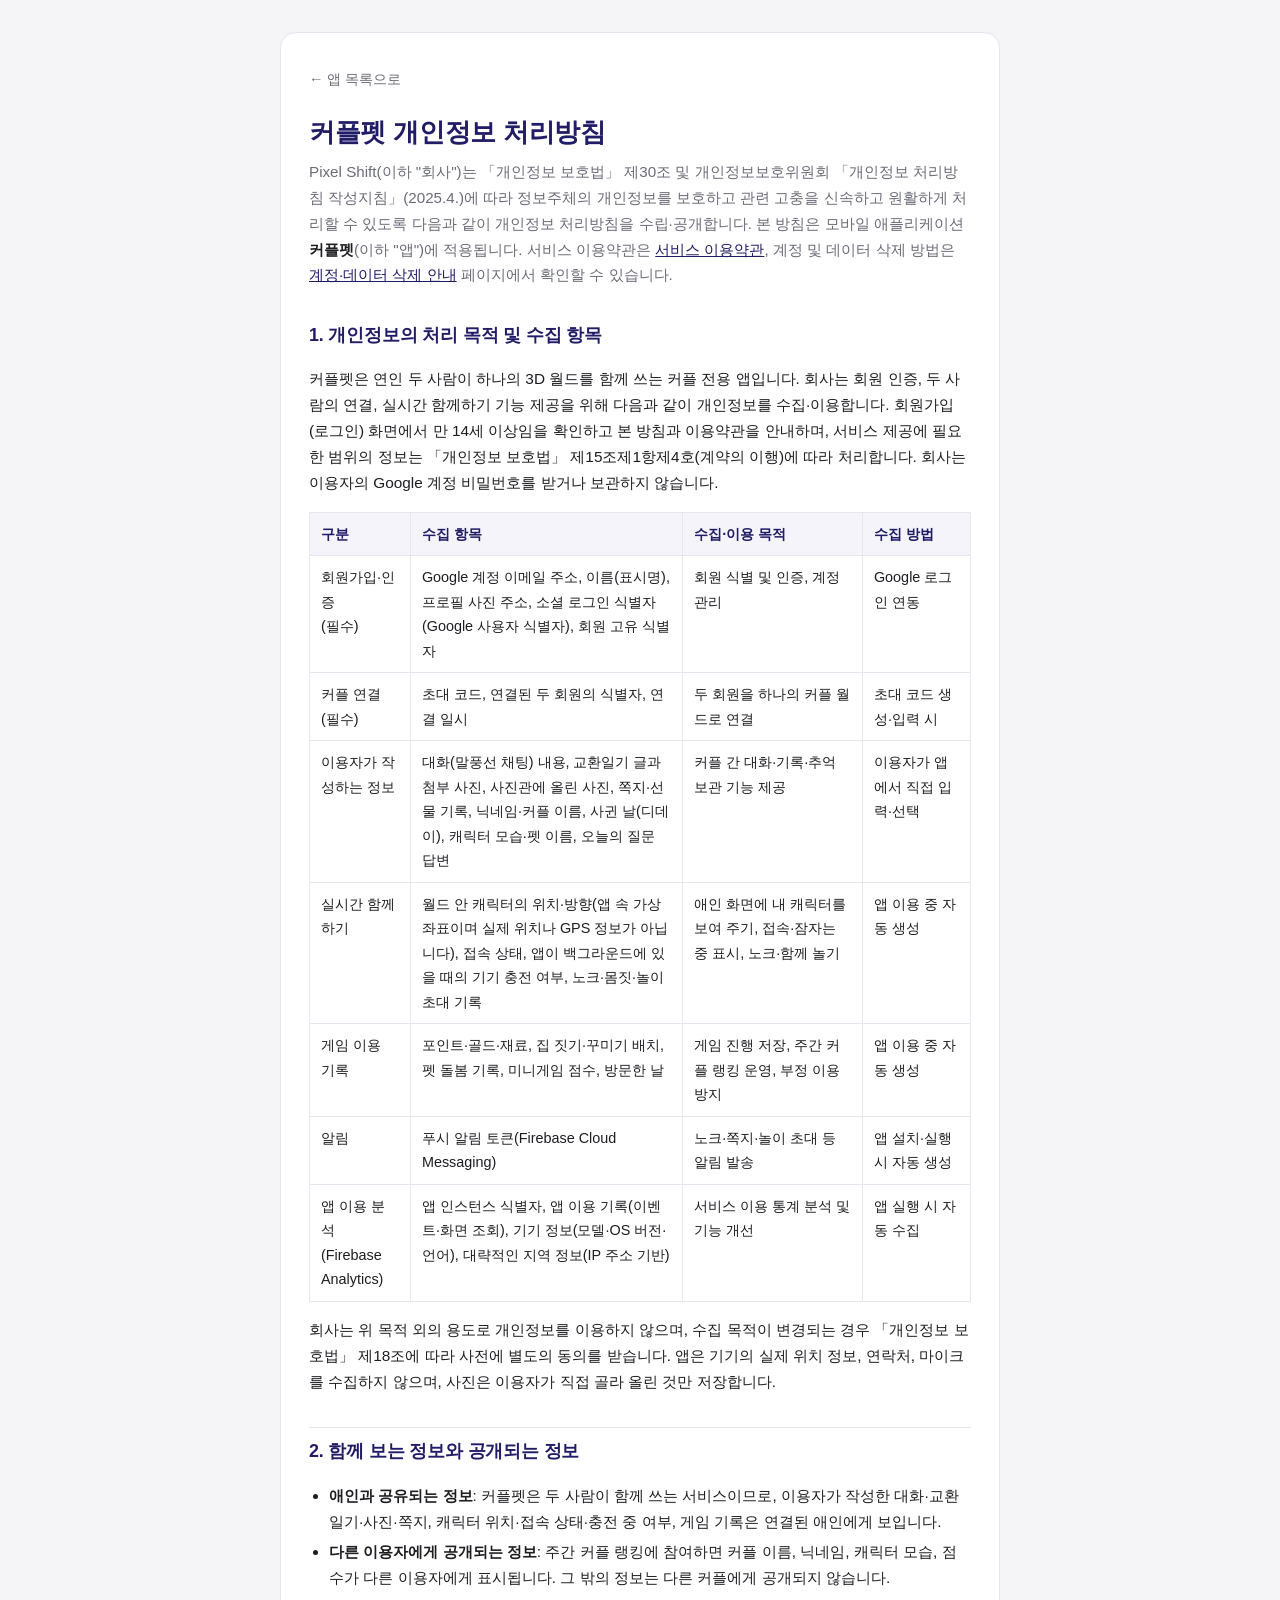
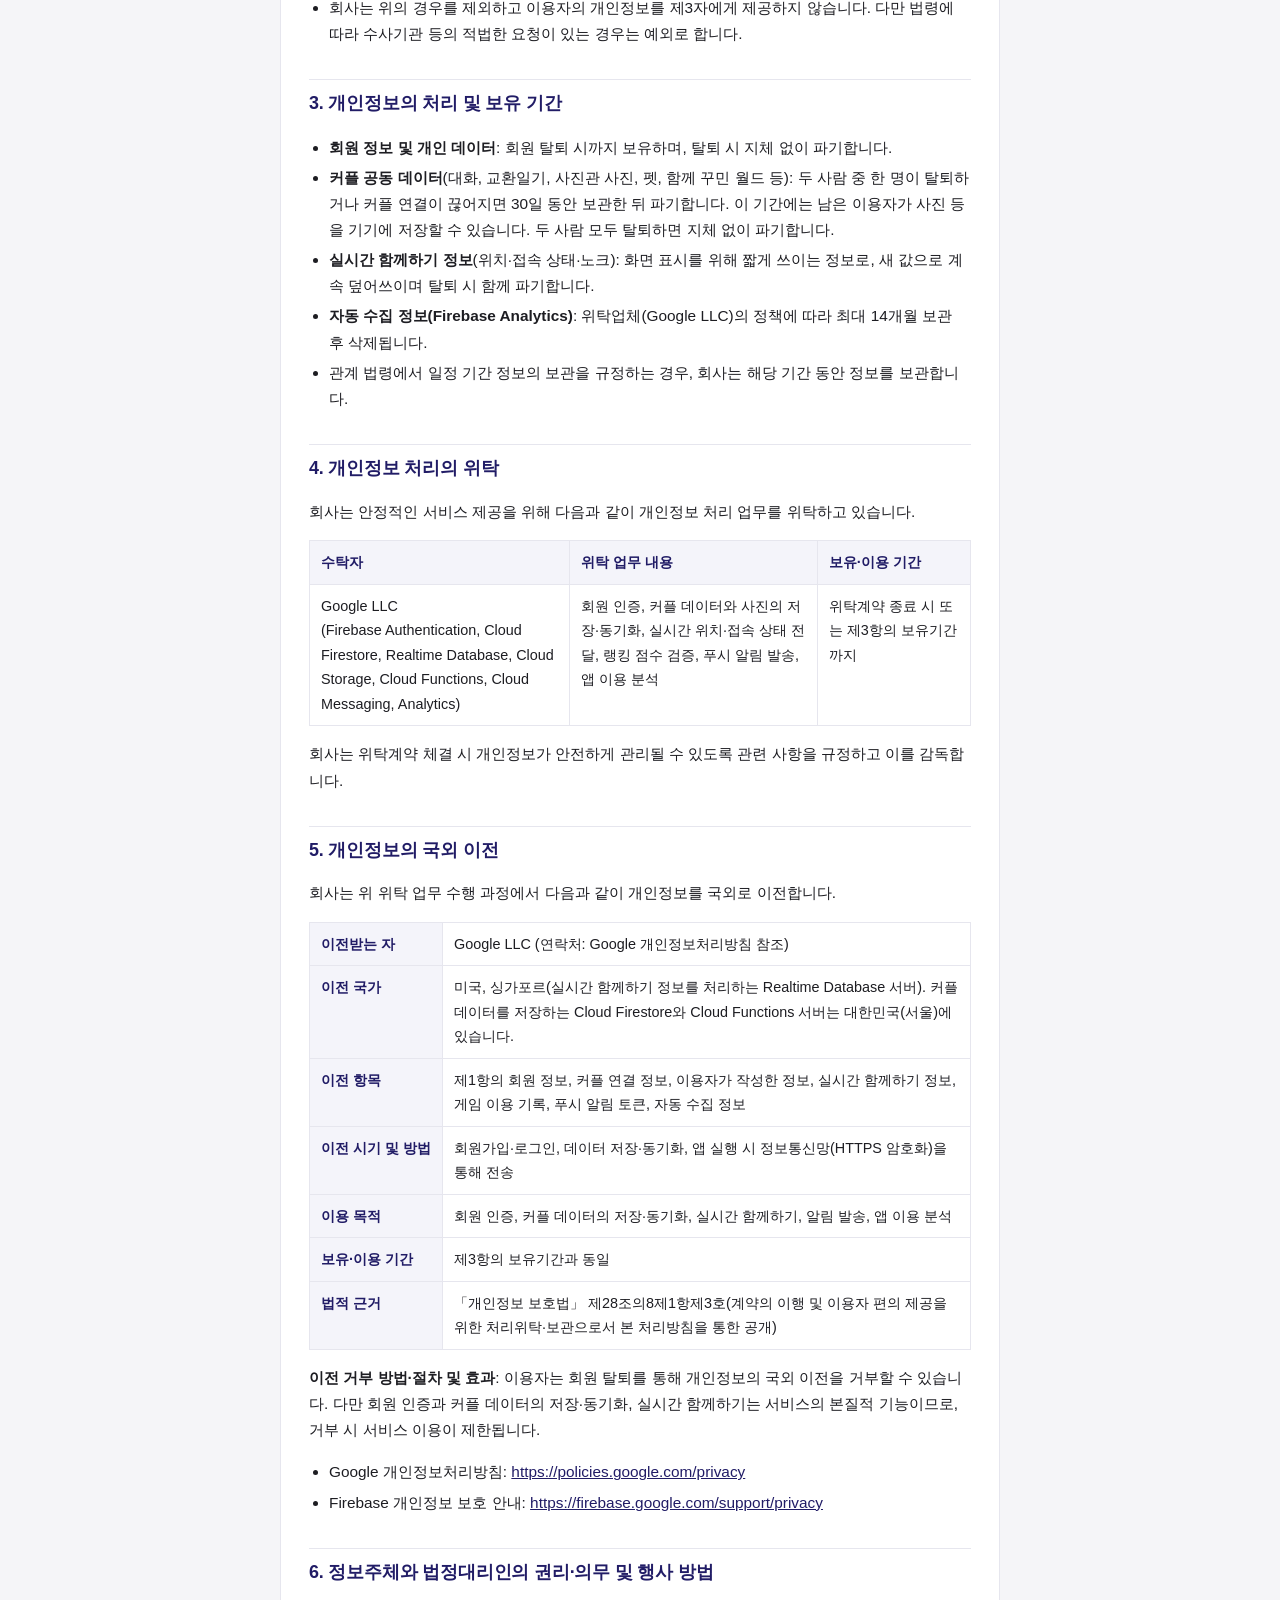
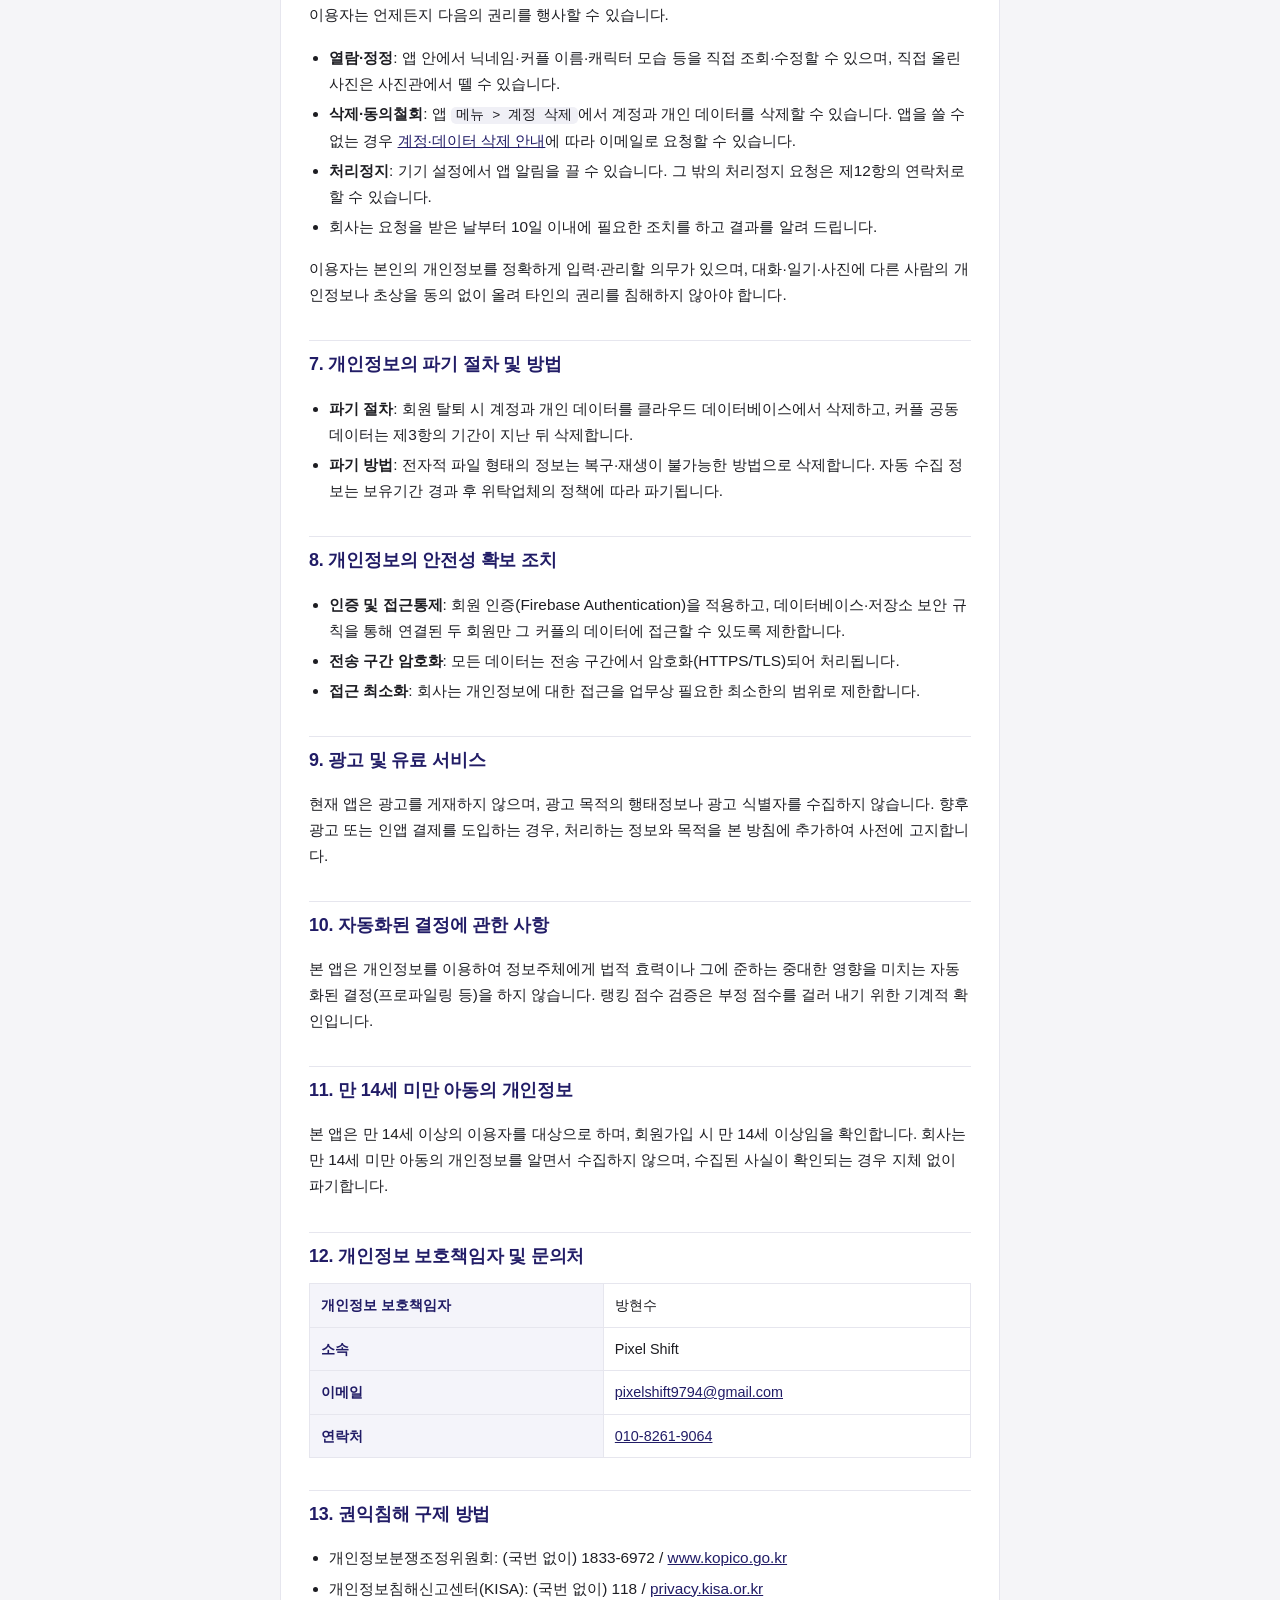
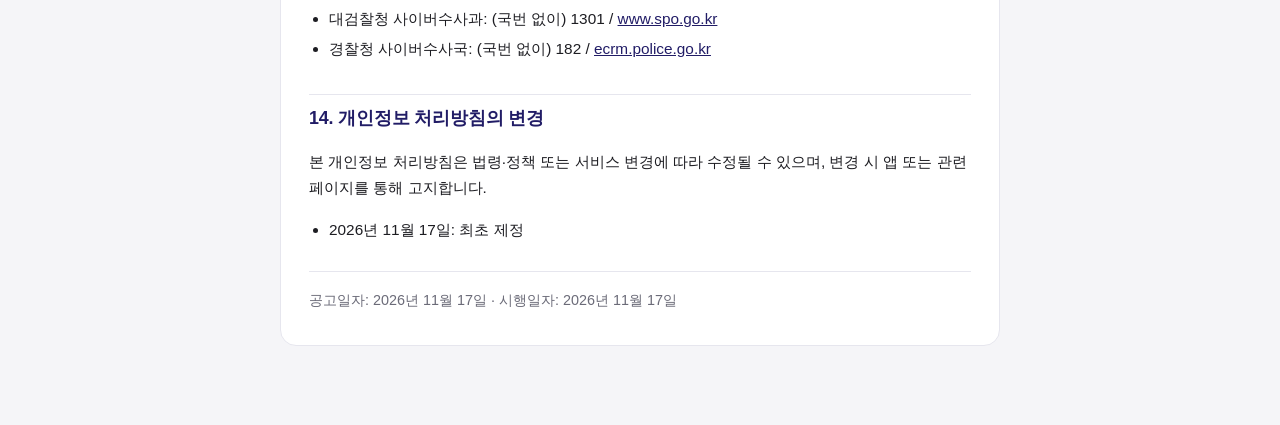
==== commit c352181c: "커플펫 개인정보 처리방침: 가입 시 동의 문구를 실제(만 14세 확인 · 안내)에 맞추고 동의 기록 보유 줄 삭제 Co-Authored-By: Claude Opus 5.5 <nor" ====
--- a/couplepet/index.html
+++ b/couplepet/index.html
@@ -17,7 +17,7 @@
 <p class="lead">Pixel Shift(이하 "회사")는 「개인정보 보호법」 제30조 및 개인정보보호위원회 「개인정보 처리방침 작성지침」(2025.4.)에 따라 정보주체의 개인정보를 보호하고 관련 고충을 신속하고 원활하게 처리할 수 있도록 다음과 같이 개인정보 처리방침을 수립·공개합니다. 본 방침은 모바일 애플리케이션 <strong>커플펫</strong>(이하 "앱")에 적용됩니다. 서비스 이용약관은 <a href="terms/">서비스 이용약관</a>, 계정 및 데이터 삭제 방법은 <a href="delete-account/">계정·데이터 삭제 안내</a> 페이지에서 확인할 수 있습니다.</p>
 
 <h2>1. 개인정보의 처리 목적 및 수집 항목</h2>
-<p>커플펫은 연인 두 사람이 하나의 3D 월드를 함께 쓰는 커플 전용 앱입니다. 회사는 회원 인증, 두 사람의 연결, 실시간 함께하기 기능 제공을 위해 다음과 같이 개인정보를 수집·이용합니다. 회원가입 시 개인정보 수집·이용에 대한 동의를 받으며, 회사는 이용자의 Google 계정 비밀번호를 받거나 보관하지 않습니다.</p>
+<p>커플펫은 연인 두 사람이 하나의 3D 월드를 함께 쓰는 커플 전용 앱입니다. 회사는 회원 인증, 두 사람의 연결, 실시간 함께하기 기능 제공을 위해 다음과 같이 개인정보를 수집·이용합니다. 회원가입(로그인) 화면에서 만 14세 이상임을 확인하고 본 방침과 이용약관을 안내하며, 서비스 제공에 필요한 범위의 정보는 「개인정보 보호법」 제15조제1항제4호(계약의 이행)에 따라 처리합니다. 회사는 이용자의 Google 계정 비밀번호를 받거나 보관하지 않습니다.</p>
 <table>
   <thead><tr><th>구분</th><th>수집 항목</th><th>수집·이용 목적</th><th>수집 방법</th></tr></thead>
   <tbody>
@@ -44,7 +44,6 @@
   <li><strong>회원 정보 및 개인 데이터</strong>: 회원 탈퇴 시까지 보유하며, 탈퇴 시 지체 없이 파기합니다.</li>
   <li><strong>커플 공동 데이터</strong>(대화, 교환일기, 사진관 사진, 펫, 함께 꾸민 월드 등): 두 사람 중 한 명이 탈퇴하거나 커플 연결이 끊어지면 30일 동안 보관한 뒤 파기합니다. 이 기간에는 남은 이용자가 사진 등을 기기에 저장할 수 있습니다. 두 사람 모두 탈퇴하면 지체 없이 파기합니다.</li>
   <li><strong>실시간 함께하기 정보</strong>(위치·접속 상태·노크): 화면 표시를 위해 짧게 쓰이는 정보로, 새 값으로 계속 덮어쓰이며 탈퇴 시 함께 파기합니다.</li>
-  <li><strong>동의 기록</strong>: 회원 탈퇴 시까지 보유하며, 탈퇴 시 함께 파기합니다.</li>
   <li><strong>자동 수집 정보(Firebase Analytics)</strong>: 위탁업체(Google LLC)의 정책에 따라 최대 14개월 보관 후 삭제됩니다.</li>
   <li>관계 법령에서 일정 기간 정보의 보관을 규정하는 경우, 회사는 해당 기간 동안 정보를 보관합니다.</li>
 </ul>
